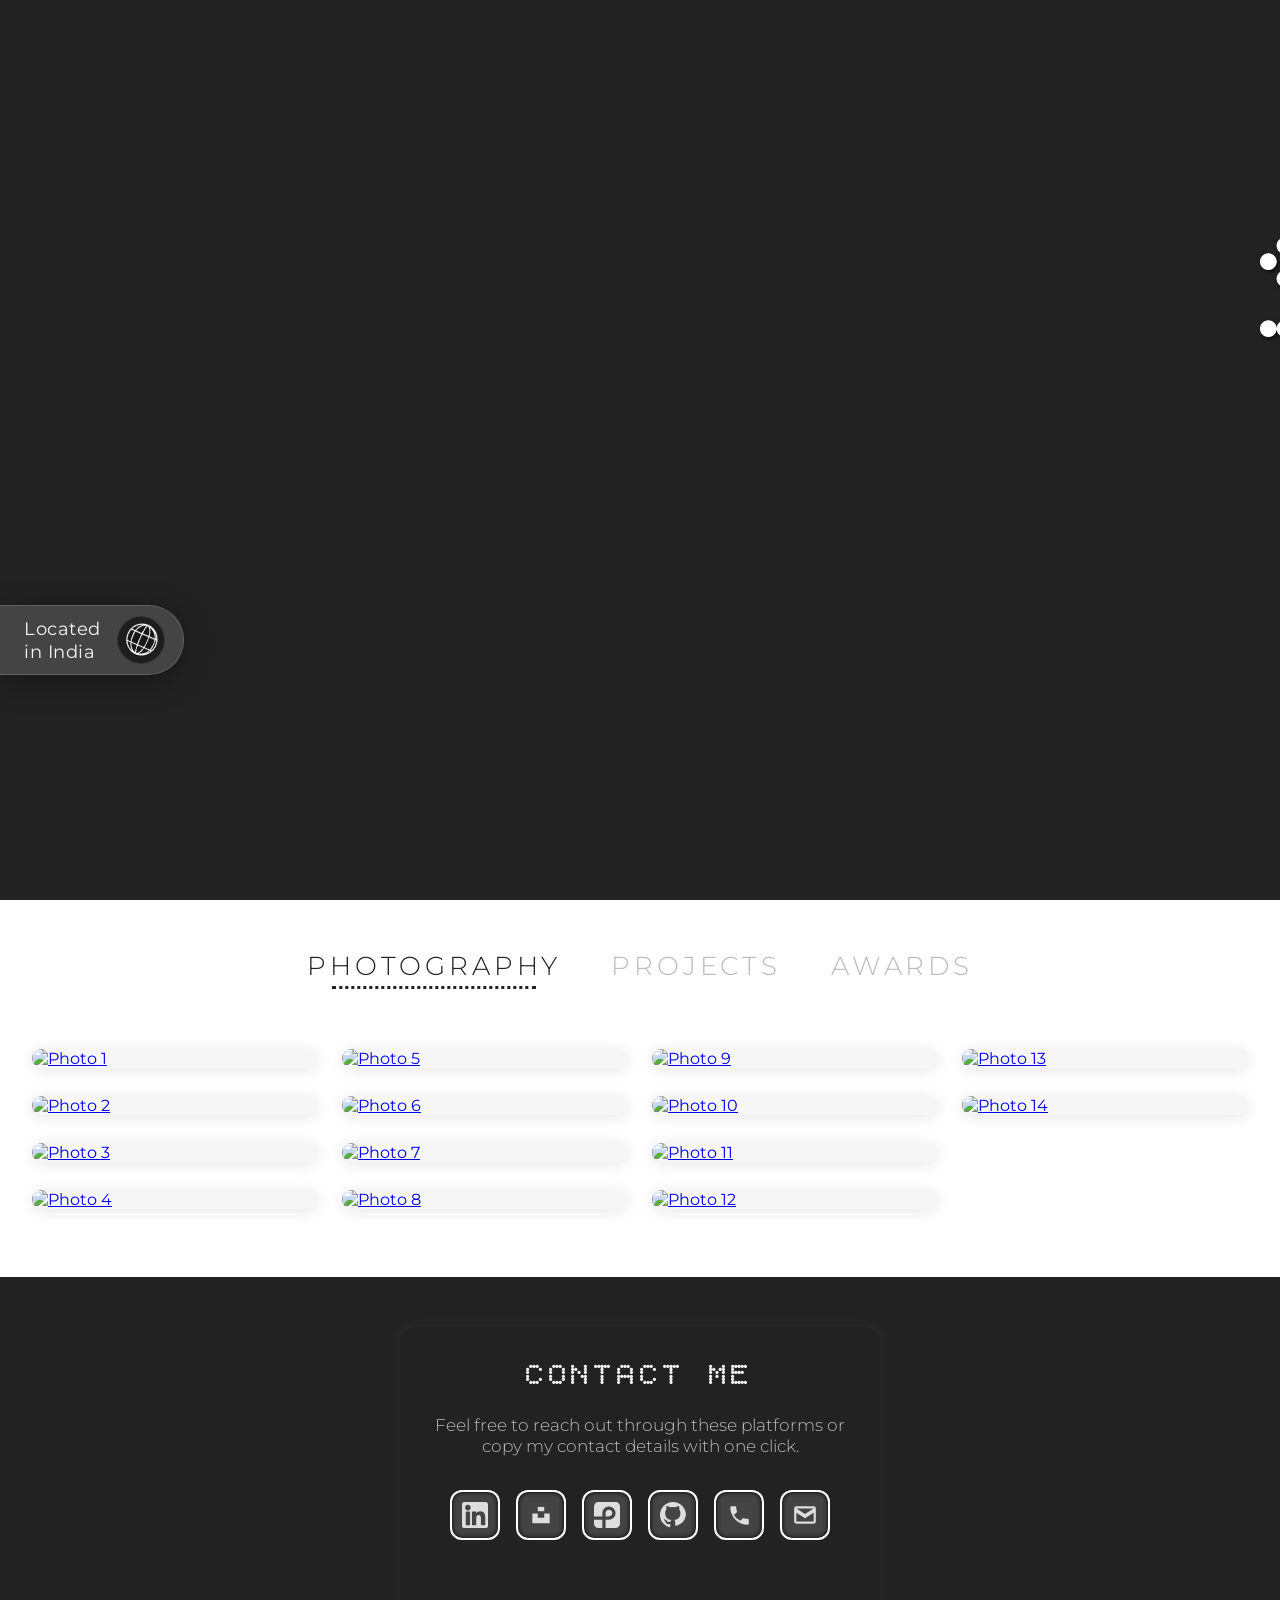
==== index.html @ 26ff3b89 "Initial commit - organized codebase with modular CSS and assets structure" ====
<!DOCTYPE html>
<html lang="en">
<head>
  <meta charset="UTF-8" />
  <meta name="viewport" content="width=device-width, initial-scale=1" />
  <meta name="description" content="Portfolio website of Samarth Agrawal - Photography and Contact" />

  <!-- Favicon -->
  <link rel="icon" href="assets/logo.svg" type="image/svg+xml">
  <link rel="icon" href="assets/logo.png" type="image/png" sizes="849x849">
  <link rel="apple-touch-icon" href="assets/logo.png" sizes="180x180">

  <title>Samarth Agrawal - Portfolio</title>

  <!-- Stylesheet (includes self-hosted fonts) -->
  <link rel="stylesheet" href="css/style.css?v=1.8" />
</head>
<body>
  <section id="hero-section">
    <div class="scrolling-text-wrapper">
      <div class="scrolling-text">
        <h1>&nbsp;&nbsp;&nbsp;&nbsp;&nbsp;&nbsp;&nbsp;&nbsp;&nbsp;&nbsp;&nbsp;&nbsp;Samarth&nbsp;Agrawal&nbsp;&nbsp;&nbsp;&nbsp;Samarth&nbsp;Agrawal&nbsp;&nbsp;&nbsp;&nbsp;Samarth&nbsp;Agrawal&nbsp;&nbsp;&nbsp;&nbsp;Samarth&nbsp;Agrawal</h1>
      </div>
    </div>
    <div id="parallax-canvas-container"></div>
    <div class="location-badge">
      <span class="location-text">Located<br>in India</span>
      <div class="location-icon-container">
        <img id="revolving-globe" src="assets/revolving_globe.gif" alt="Revolving Globe" width="48" height="48" style="width: 48px; height: 48px; object-fit: contain; display: block; margin: 0;">
      </div>
    </div>
  </section>

  <!-- Tab Navigation -->
  <section id="tab-section">
    <div class="tab-navigation">
      <h2 class="tab-item active" data-tab="photography">PHOTOGRAPHY</h2>
      <h2 class="tab-item" data-tab="projects">PROJECTS</h2>
      <h2 class="tab-item" data-tab="awards">AWARDS</h2>
    </div>
  </section>

  <!-- Photography Content -->
  <div id="main-content" class="tab-content active" data-content="photography">
    <div class="masonry">
      <!-- Dynamically generated by js/gallery.js -->
    </div>
  </div>

  <!-- Projects Content -->
  <div id="projects-content" class="tab-content" data-content="projects">
    <div class="projects-grid">

      <div class="project-card">
        <div class="project-image">
          <a href="https://genetifyrisk.com" target="_blank" style="display: block; width: 100%; height: 100%;">
            <img src="assets/photos/genetify_risk.png" alt="Genetify Risk">
          </a>
        </div>
        <div class="project-info">
          <h3>Genetify Risk</h3>
          <p>AI-powered genetic risk calculator that predicts child inheritance probability for 20+ genetic disorders. Won the CBSE National Science Exhibition 2025. Built with vanilla JavaScript, featuring multi-language support and PDF report generation.</p>
          <div class="project-tags">
            <span class="tag">HTML/CSS/JS</span>
            <span class="tag">Genetics</span>
            <span class="tag">AI</span>
          </div>
          <div class="project-links">
            <a href="https://genetifyrisk.com" target="_blank" class="project-link">Live Demo</a>
            <a href="https://github.com/Samartha2k/Genetifyrisk" target="_blank" class="project-link">GitHub</a>
          </div>
        </div>
      </div>

      <div class="project-card">
        <div class="project-image">
          <a href="https://github.com/Samartha2k/Laser-Optical-Communication" target="_blank" style="display: block; width: 100%; height: 100%;">
            <img src="assets/photos/opt_com.png" alt="Laser Optical Communication">
          </a>
        </div>
        <div class="project-info">
          <h3>Laser Optical Communication</h3>
          <p>Arduino-based wireless text transmission system using a laser and LDR. Uses a custom pulse-duration encoding protocol to transmit characters, which are decoded and displayed on an I2C LCD. Entered in national exhibition.</p>
          <div class="project-tags">
            <span class="tag">Arduino</span>
            <span class="tag">C++</span>
            <span class="tag">Hardware</span>
          </div>
          <div class="project-links">
            <a href="https://github.com/Samartha2k/Laser-Optical-Communication" target="_blank" class="project-link">GitHub</a>
          </div>
        </div>
      </div>

      <div class="project-card">
        <div class="project-image" style="background:#111; display:flex; align-items:center; justify-content:center;">
          <svg width="60" height="60" viewBox="0 0 24 24" fill="#555" xmlns="http://www.w3.org/2000/svg"><path d="M9.75 17L9 20l-1 1h8l-1-1-.75-3M3 13h18M5 17h14a2 2 0 002-2V5a2 2 0 00-2-2H5a2 2 0 00-2 2v10a2 2 0 002 2z"/></svg>
        </div>
        <div class="project-info">
          <h3>Raspberry Pi Edge AI Lab</h3>
          <p>Running Ollama on a Raspberry Pi 4 (4GB) with models like gemma3:1b and qwen2.5:1.5b. Flask/MJPEG camera streaming, OpenCV vision tasks, and Google Coral USB Accelerator experiments.</p>
          <div class="project-tags">
            <span class="tag">Raspberry Pi</span>
            <span class="tag">Ollama</span>
            <span class="tag">Python</span>
            <span class="tag">Edge AI</span>
          </div>
          <div class="project-links">
            <a href="https://github.com/Samartha2k" target="_blank" class="project-link">GitHub</a>
          </div>
        </div>
      </div>

    </div>
  </div>

  <!-- Awards Content -->
  <div id="awards-content" class="tab-content" data-content="awards">
    <div class="awards-grid">

      <div class="award-card">
        <span class="award-year">2024</span>
        <h3 class="award-title">CBSE National Science Exhibition — Winner</h3>
        <p class="award-org">Central Board of Secondary Education, India</p>
        <p class="award-desc">Won the national-level exhibition with <em>Genetify Risk</em>, a web-based genetic risk calculator that computes a child's probability of inheriting traits from parents.</p>
        <span class="award-badge">🏆 National Winner</span>
      </div>

      <div class="award-card">
        <span class="award-year">2026</span>
        <h3 class="award-title">SNU Robotics Summer Camp — Selected</h3>
        <p class="award-org">Shiv Nadar University × Milagrow HumanTech</p>
        <p class="award-desc">Competitively selected for the Robotics Summer Camp 2026 (June 1–6) focused on advanced robotics and human-machine interaction.</p>
        <span class="award-badge">Accepted</span>
      </div>

      <div class="award-card">
        <span class="award-year">2026</span>
        <h3 class="award-title">AP Computer Science A</h3>
        <p class="award-org">College Board</p>
        <p class="award-desc">Sitting the AP CS A exam as a Class 10 student — covering Java OOP, data structures, algorithms, and program design at college level.</p>
        <span class="award-badge">In Progress</span>
      </div>

    </div>
  </div>

  <section id="contact-me-section" aria-label="Contact Me Section">
    <h2>CONTACT ME</h2>
    <p>Feel free to reach out through these platforms or copy my contact details with one click.</p>
    <div class="btn-container">
      <a class="button" href="https://www.linkedin.com/in/samarth-agrawal-076681259/" target="_blank" aria-label="LinkedIn">
        <svg height="24" width="24" viewBox="0 0 382 382" fill="currentColor" xmlns="http://www.w3.org/2000/svg" aria-hidden="true">
          <path d="M347.445,0H34.555C15.471,0,0,15.471,0,34.555v312.889C0,366.529,15.471,382,34.555,382h312.889
          C366.529,382,382,366.529,382,347.444V34.555C382,15.471,366.529,0,347.445,0z M118.207,329.844c0,5.554-4.502,10.056-10.056,10.056
          H65.345c-5.554,0-10.056-4.502-10.056-10.056V150.403c0-5.554,4.502-10.056,10.056-10.056h42.806
          c5.554,0,10.056,4.502,10.056,10.056V329.844z M86.748,123.432c-22.459,0-40.666-18.207-40.666-40.666S64.289,42.1,86.748,42.1
          s40.666,18.207,40.666,40.666S109.208,123.432,86.748,123.432z M341.91,330.654c0,5.106-4.14,9.246-9.246,9.246H286.73
          c-5.106,0-9.246-4.14-9.246-9.246v-84.168c0-12.556,3.683-55.021-32.813-55.021c-28.309,0-34.051,29.066-35.204,42.11v97.079
          c0,5.106-4.139,9.246-9.246,9.246h-44.426c-5.106,0-9.246-4.14-9.246-9.246V149.593c0-5.106,4.14-9.246,9.246-9.246h44.426
          c5.106,0,9.246,4.14,9.246,9.246v15.655c10.497-15.753,26.097-27.912,59.312-27.912c73.552,0,73.131,68.716,73.131,106.472
          L341.91,330.654L341.91,330.654z"/>
        </svg>
      </a>
      <a class="button" href="https://unsplash.com/@samarth_a2k" target="_blank" aria-label="Unsplash">
        <svg width="24" height="24" viewBox="0 0 24 24" fill="none" xmlns="http://www.w3.org/2000/svg" aria-hidden="true">
          <path d="M15 4.5H9V8.5H15V4.5Z" fill="currentColor"/>
          <path d="M4 10.5H9V14.5H15V10.5H20V19.5H4V10.5Z" fill="currentColor"/>
        </svg>
      </a>
      <a class="button" href="https://www.pexels.com/@samarth-agrawal-2155169991/" target="_blank" aria-label="Pexels">
        <svg viewBox="0 0 192 192" xmlns="http://www.w3.org/2000/svg" aria-hidden="true" fill="currentColor">
          <defs>
            <clipPath clipPathUnits="userSpaceOnUse" id="cp1">
              <path d="m0 32c0-17.67 14.33-32 32-32h128c17.67 0 32 14.33 32 32v128c0 17.67-14.33 32-32 32h-128c-17.67 0-32-14.33-32-32z"/>
            </clipPath>
          </defs>
          <g clip-path="url(#cp1)">
            <path fill-rule="evenodd" d="m0 0h192v192h-192v-61.63h61.54v61.53h24v-61.53h24.76c26.98 0 48.77-21.89 48.77-48.77h0.1c0-26.98-21.89-48.77-48.77-48.77-26.88 0-48.77 21.89-48.77 48.77v24.77h-61.63zm110.4 106.37h-24.77v-24.77c0-13.63 11.14-24.77 24.77-24.77 13.63 0 24.77 11.14 24.77 24.77 0 13.63-11.14 24.77-24.77 24.77z"/>
          </g>
        </svg>
      </a>
      <a class="button" href="https://github.com/Samartha2k" target="_blank" aria-label="GitHub">
        <svg width="24" height="24" viewBox="0 0 20 20" version="1.1" xmlns="http://www.w3.org/2000/svg" aria-hidden="true" fill="currentColor">
          <path d="M10 0C4.5 0 0 4.5 0 10c0 4.4 3 8.1 7.2 9.4.5.1.7-.2.7-.5v-1.9c-2.9.6-3.5-1.4-3.5-1.4-.5-1.3-1.1-1.6-1.1-1.6-.9-.7.1-.7.1-.7 1 .1 1.6 1 1.6 1 .9 1.6 2.4 1.1 3 .8.1-.6.4-1.1.7-1.3-2.3-.2-4.7-1.2-4.7-5.3 0-1.2.4-2.3 1-3.2 0-.2-.4-1 .1-2.2 0 0 .8-.3 2.5 1a8.5 8.5 0 0 1 4.5 0c1.7-1.3 2.5-1 2.5-1 .5 1.2.2 2 .1 2.2.6.9 1 2 1 3.2 0 4.1-2.4 5.1-4.7 5.3.4.3.7.8.7 1.6v2.3c0 .3.2.6.8.5A10 10 0 0 0 20 10c0-5.5-4.5-10-10-10z"/>
        </svg>
      </a>
      <button class="button" aria-label="Phone Number" type="button" id="phone-btn">
        <svg viewBox="0 0 24 24" aria-hidden="true"><path d="M6.62 10.79a15.05 15.05 0 006.59 6.59l2.2-2.19a1 1 0 011.06-.27 11.36 11.36 0 003.55.57 1 1 0 011 1V20a1 1 0 01-1 1A16 16 0 014 5a1 1 0 011-1h3.5a1 1 0 011 1 11.36 11.36 0 00.57 3.55 1 1 0 01-.27 1.06l-2.18 2.18z"/></svg>
        <span class="tooltip-text">+91 9998849046</span>
        <span class="copied-message">Copied!</span>
      </button>
      <button class="button" aria-label="Email Address" type="button" id="email-btn">
        <svg viewBox="0 0 24 24" aria-hidden="true"><path d="M20 4H4a2 2 0 00-2 2v12a2 2 0 002 2h16a2 2 0 002-2V6a2 2 0 00-2-2zm0 2l-8 5-8-5h16zm0 12H4v-8l8 5 8-5v8z"/></svg>
        <span class="tooltip-text">i@samarth-agrawal.com</span>
        <span class="copied-message">Copied!</span>
      </button>
    </div>
  </section>

  <!-- JavaScript -->
  <script src="https://cdnjs.cloudflare.com/ajax/libs/three.js/r128/three.min.js"></script>
  <script src="js/gallery-config.js?v=1.1"></script>
  <script src="js/gallery.js?v=1.1"></script>
  <script src="js/fallback-images.js?v=1.1"></script>
  <script src="js/depth-parallax.js?v=1.1"></script>
  <script src="js/fluid-physics.js?v=1.1"></script>
  <script src="js/app.js?v=1.1"></script>
  <script src="js/ascii-hover.js?v=1.3"></script>
</body>
</html>
---- css/style.css ----
/* ==========================================================================
   Main Stylesheet - Portfolio Samarth Agrawal
   Acts as a hub importing modular stylesheet components.
   ========================================================================== */

@import 'variables.css';
@import 'base.css';
@import 'hero.css';
@import 'navigation.css';
@import 'gallery.css';
@import 'projects.css';
@import 'awards.css';
@import 'contact.css';
@import 'location.css';
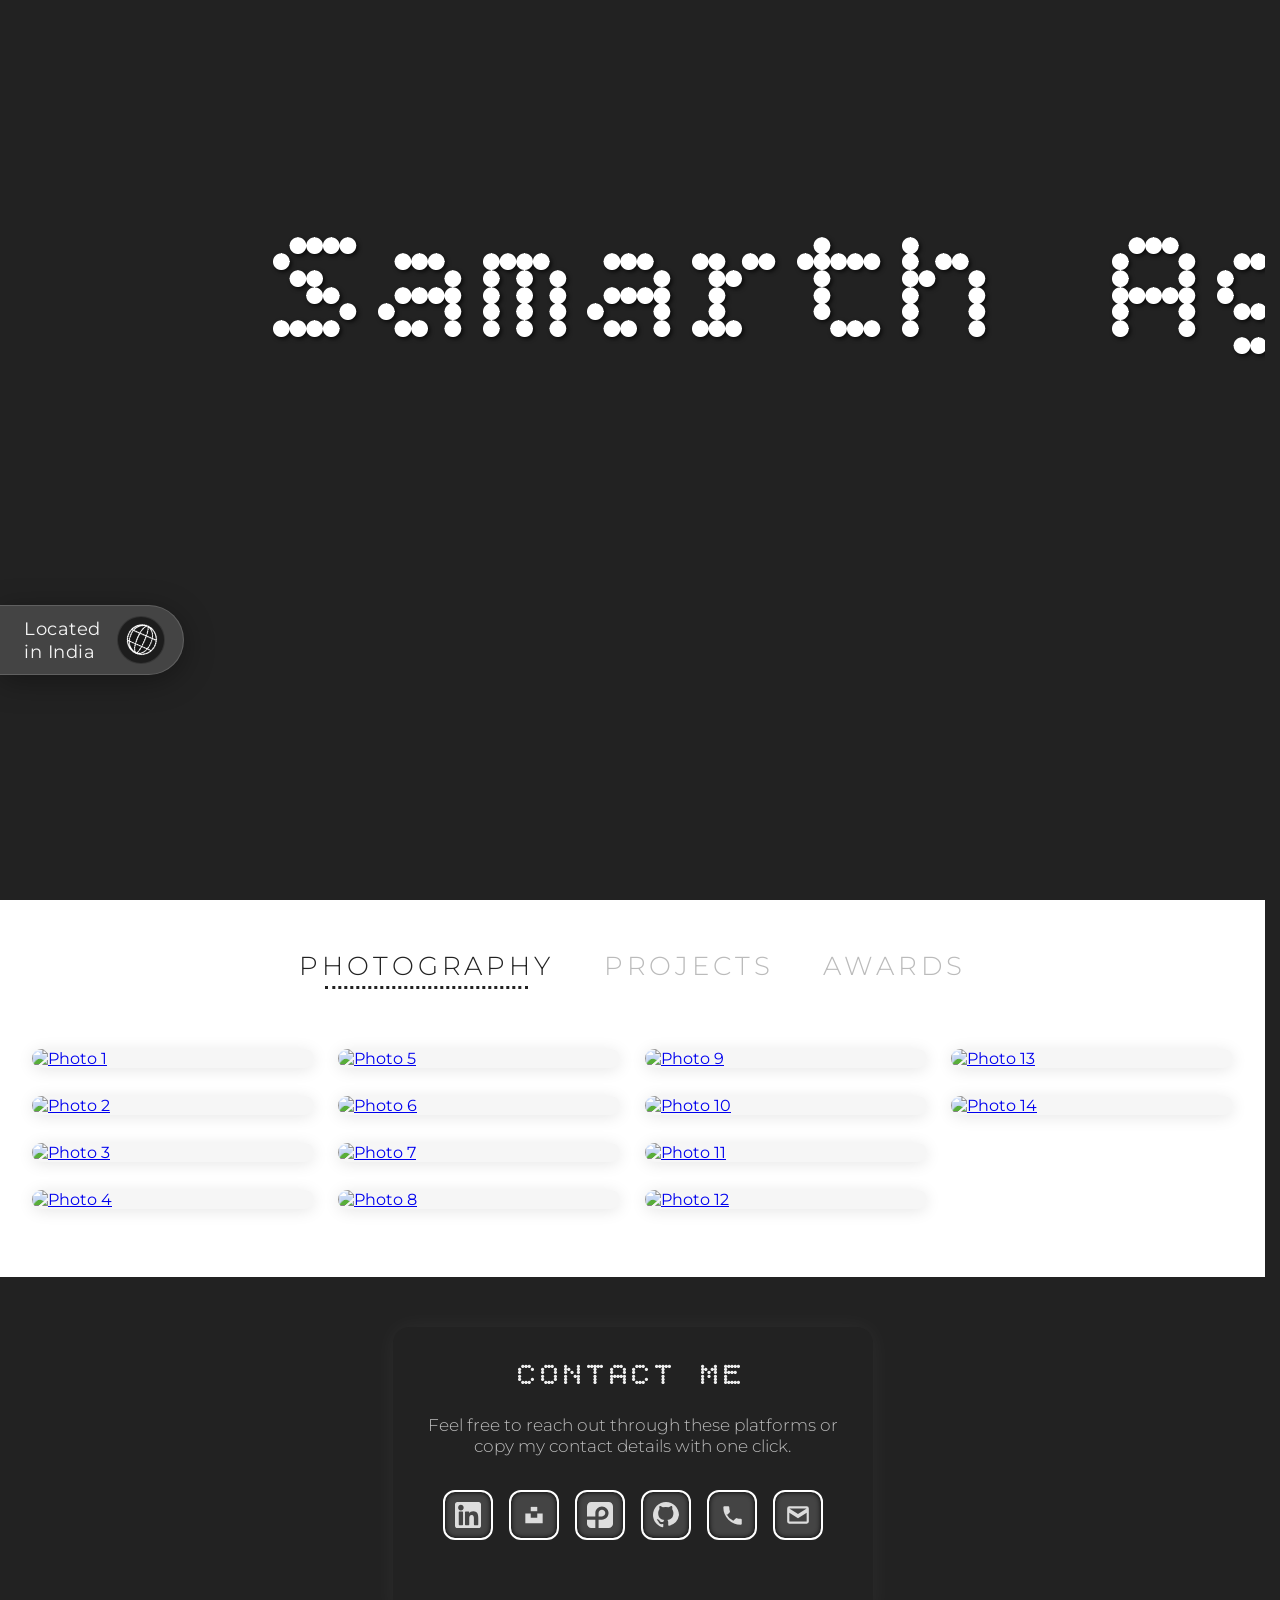
==== commit 30b1fae1: "feat: integrate unified scramble loading screen and mobile/tablet scroll locks" ====
--- a/index.html
+++ b/index.html
@@ -16,10 +16,14 @@
   <link rel="stylesheet" href="css/style.css?v=1.8" />
 </head>
 <body>
-  <section id="hero-section">
+  <!-- Loading Screen -->
+  <div id="loading-screen"></div>
+
+  <div id="app-wrapper">
+    <section id="hero-section">
     <div class="scrolling-text-wrapper">
       <div class="scrolling-text">
-        <h1>&nbsp;&nbsp;&nbsp;&nbsp;&nbsp;&nbsp;&nbsp;&nbsp;&nbsp;&nbsp;&nbsp;&nbsp;Samarth&nbsp;Agrawal&nbsp;&nbsp;&nbsp;&nbsp;Samarth&nbsp;Agrawal&nbsp;&nbsp;&nbsp;&nbsp;Samarth&nbsp;Agrawal&nbsp;&nbsp;&nbsp;&nbsp;Samarth&nbsp;Agrawal</h1>
+        <h1><span class="first-word" data-value="Samarth">_?#=*!^</span><span class="remaining-text">&nbsp;Agrawal&nbsp;&nbsp;&nbsp;&nbsp;Samarth&nbsp;Agrawal&nbsp;&nbsp;&nbsp;&nbsp;Samarth&nbsp;Agrawal&nbsp;&nbsp;&nbsp;&nbsp;Samarth&nbsp;Agrawal</span></h1>
       </div>
     </div>
     <div id="parallax-canvas-container"></div>
@@ -197,6 +201,7 @@
       </button>
     </div>
   </section>
+  </div>
 
   <!-- JavaScript -->
   <script src="https://cdnjs.cloudflare.com/ajax/libs/three.js/r128/three.min.js"></script>
@@ -207,5 +212,6 @@
   <script src="js/fluid-physics.js?v=1.1"></script>
   <script src="js/app.js?v=1.1"></script>
   <script src="js/ascii-hover.js?v=1.3"></script>
+  <script src="js/text-scramble.js?v=1.1"></script>
 </body>
 </html>
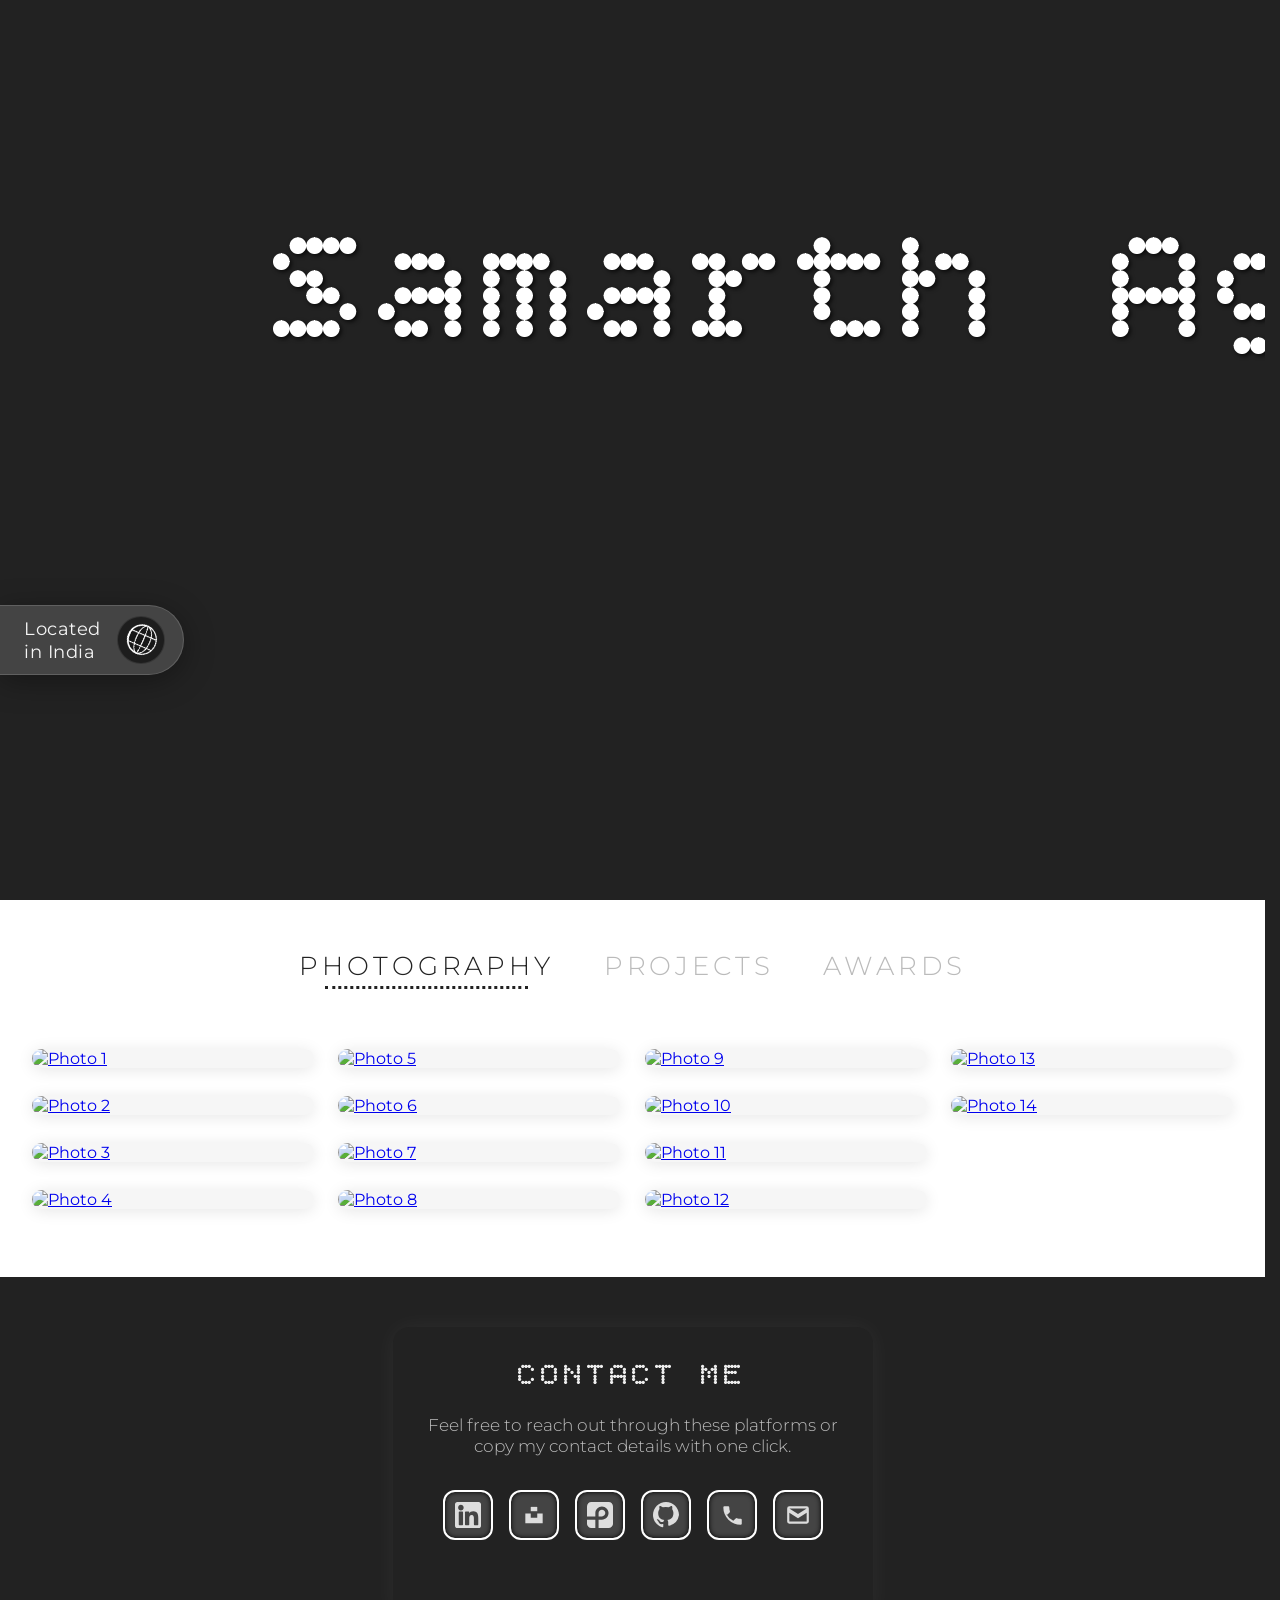
==== commit 46f78719: "feat: remove raspberry pi lab project and disable pixel conversion during loading" ====
--- a/index.html
+++ b/index.html
@@ -92,25 +92,6 @@
           </div>
           <div class="project-links">
             <a href="https://github.com/Samartha2k/Laser-Optical-Communication" target="_blank" class="project-link">GitHub</a>
-          </div>
-        </div>
-      </div>
-
-      <div class="project-card">
-        <div class="project-image" style="background:#111; display:flex; align-items:center; justify-content:center;">
-          <svg width="60" height="60" viewBox="0 0 24 24" fill="#555" xmlns="http://www.w3.org/2000/svg"><path d="M9.75 17L9 20l-1 1h8l-1-1-.75-3M3 13h18M5 17h14a2 2 0 002-2V5a2 2 0 00-2-2H5a2 2 0 00-2 2v10a2 2 0 002 2z"/></svg>
-        </div>
-        <div class="project-info">
-          <h3>Raspberry Pi Edge AI Lab</h3>
-          <p>Running Ollama on a Raspberry Pi 4 (4GB) with models like gemma3:1b and qwen2.5:1.5b. Flask/MJPEG camera streaming, OpenCV vision tasks, and Google Coral USB Accelerator experiments.</p>
-          <div class="project-tags">
-            <span class="tag">Raspberry Pi</span>
-            <span class="tag">Ollama</span>
-            <span class="tag">Python</span>
-            <span class="tag">Edge AI</span>
-          </div>
-          <div class="project-links">
-            <a href="https://github.com/Samartha2k" target="_blank" class="project-link">GitHub</a>
           </div>
         </div>
       </div>
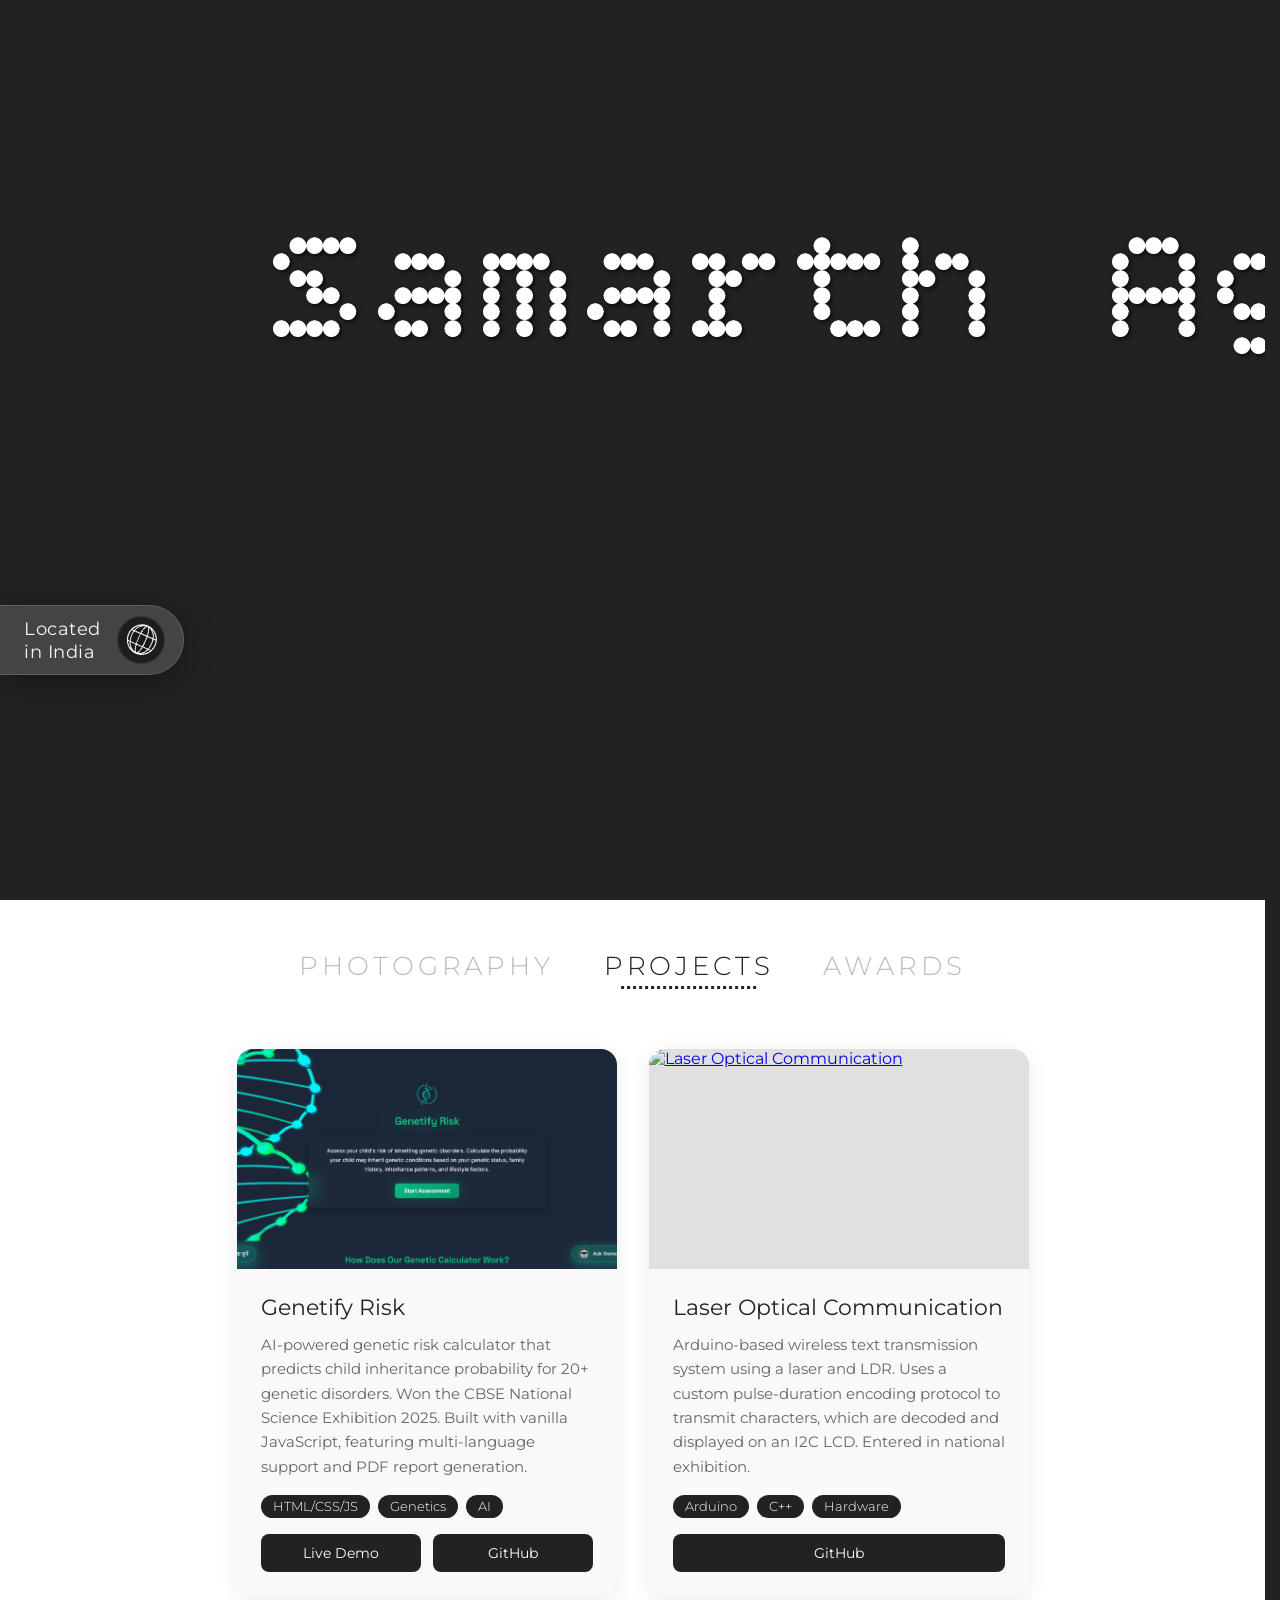
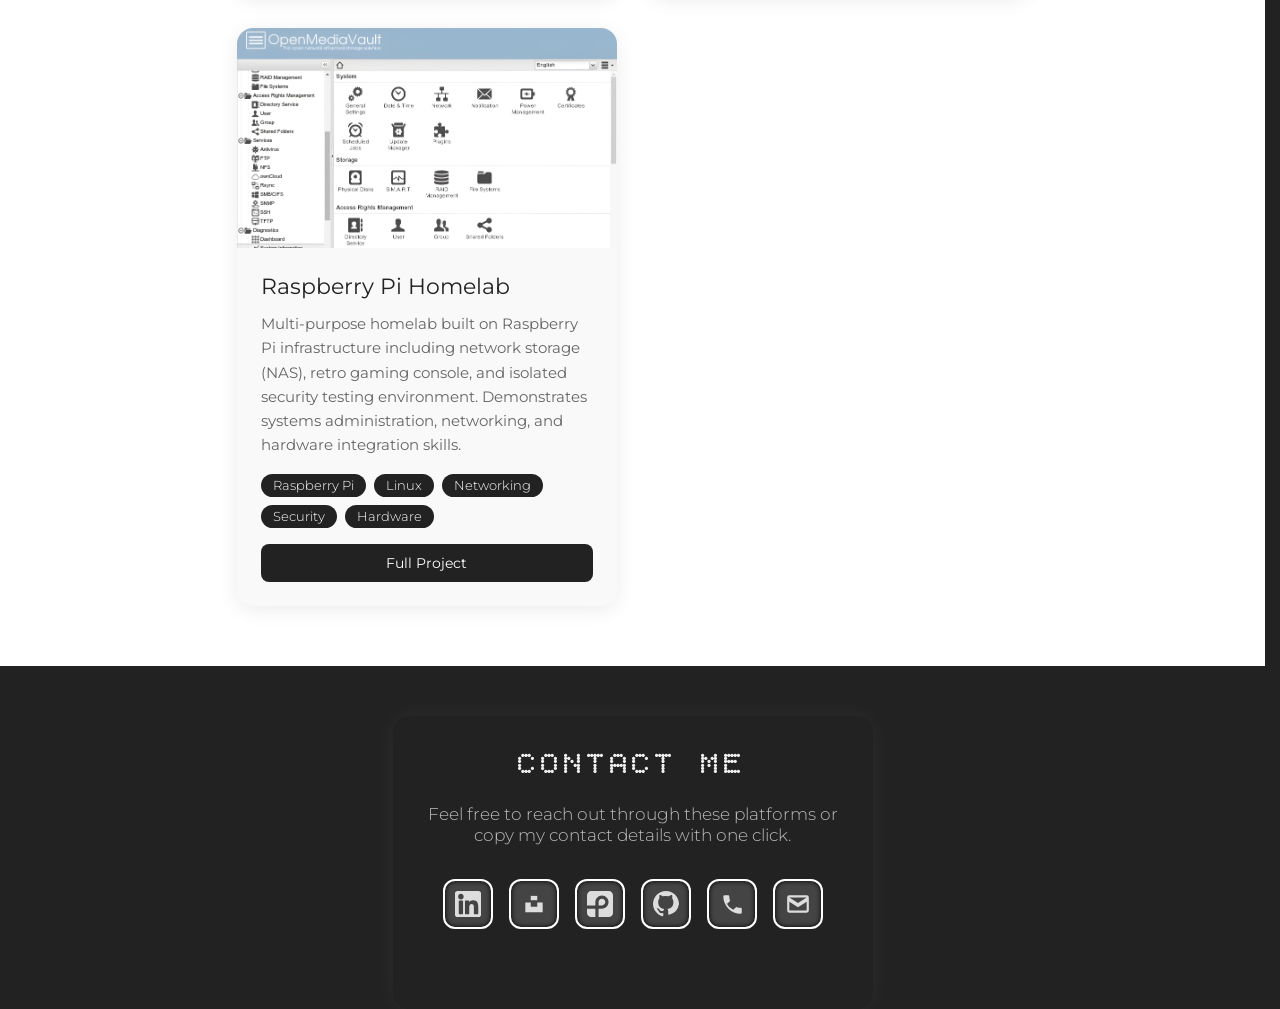
==== commit 0b752c12: "feat: restore Raspberry Pi Homelab project card with CSS image carousel and create monochrome light-" ====
--- a/index.html
+++ b/index.html
@@ -92,6 +92,32 @@
           </div>
           <div class="project-links">
             <a href="https://github.com/Samartha2k/Laser-Optical-Communication" target="_blank" class="project-link">GitHub</a>
+          </div>
+        </div>
+      </div>
+      <div class="project-card">
+        <div class="project-image carousel-container">
+          <a href="homelab.html" style="display: block; width: 100%; height: 100%;">
+            <div class="carousel-track">
+              <img src="assets/photos/NAS.jpg" alt="NAS Server Setup">
+              <img src="assets/photos/retro_pi.png" alt="RetroPie Gaming Setup">
+              <img src="assets/photos/kali_linux.png" alt="Security Testing Lab">
+              <img src="assets/photos/NAS.jpg" alt="NAS Server Setup (Loop)">
+            </div>
+          </a>
+        </div>
+        <div class="project-info">
+          <h3>Raspberry Pi Homelab</h3>
+          <p>Multi-purpose homelab built on Raspberry Pi infrastructure including network storage (NAS), retro gaming console, and isolated security testing environment. Demonstrates systems administration, networking, and hardware integration skills.</p>
+          <div class="project-tags">
+            <span class="tag">Raspberry Pi</span>
+            <span class="tag">Linux</span>
+            <span class="tag">Networking</span>
+            <span class="tag">Security</span>
+            <span class="tag">Hardware</span>
+          </div>
+          <div class="project-links">
+            <a href="homelab.html" class="project-link">Full Project</a>
           </div>
         </div>
       </div>
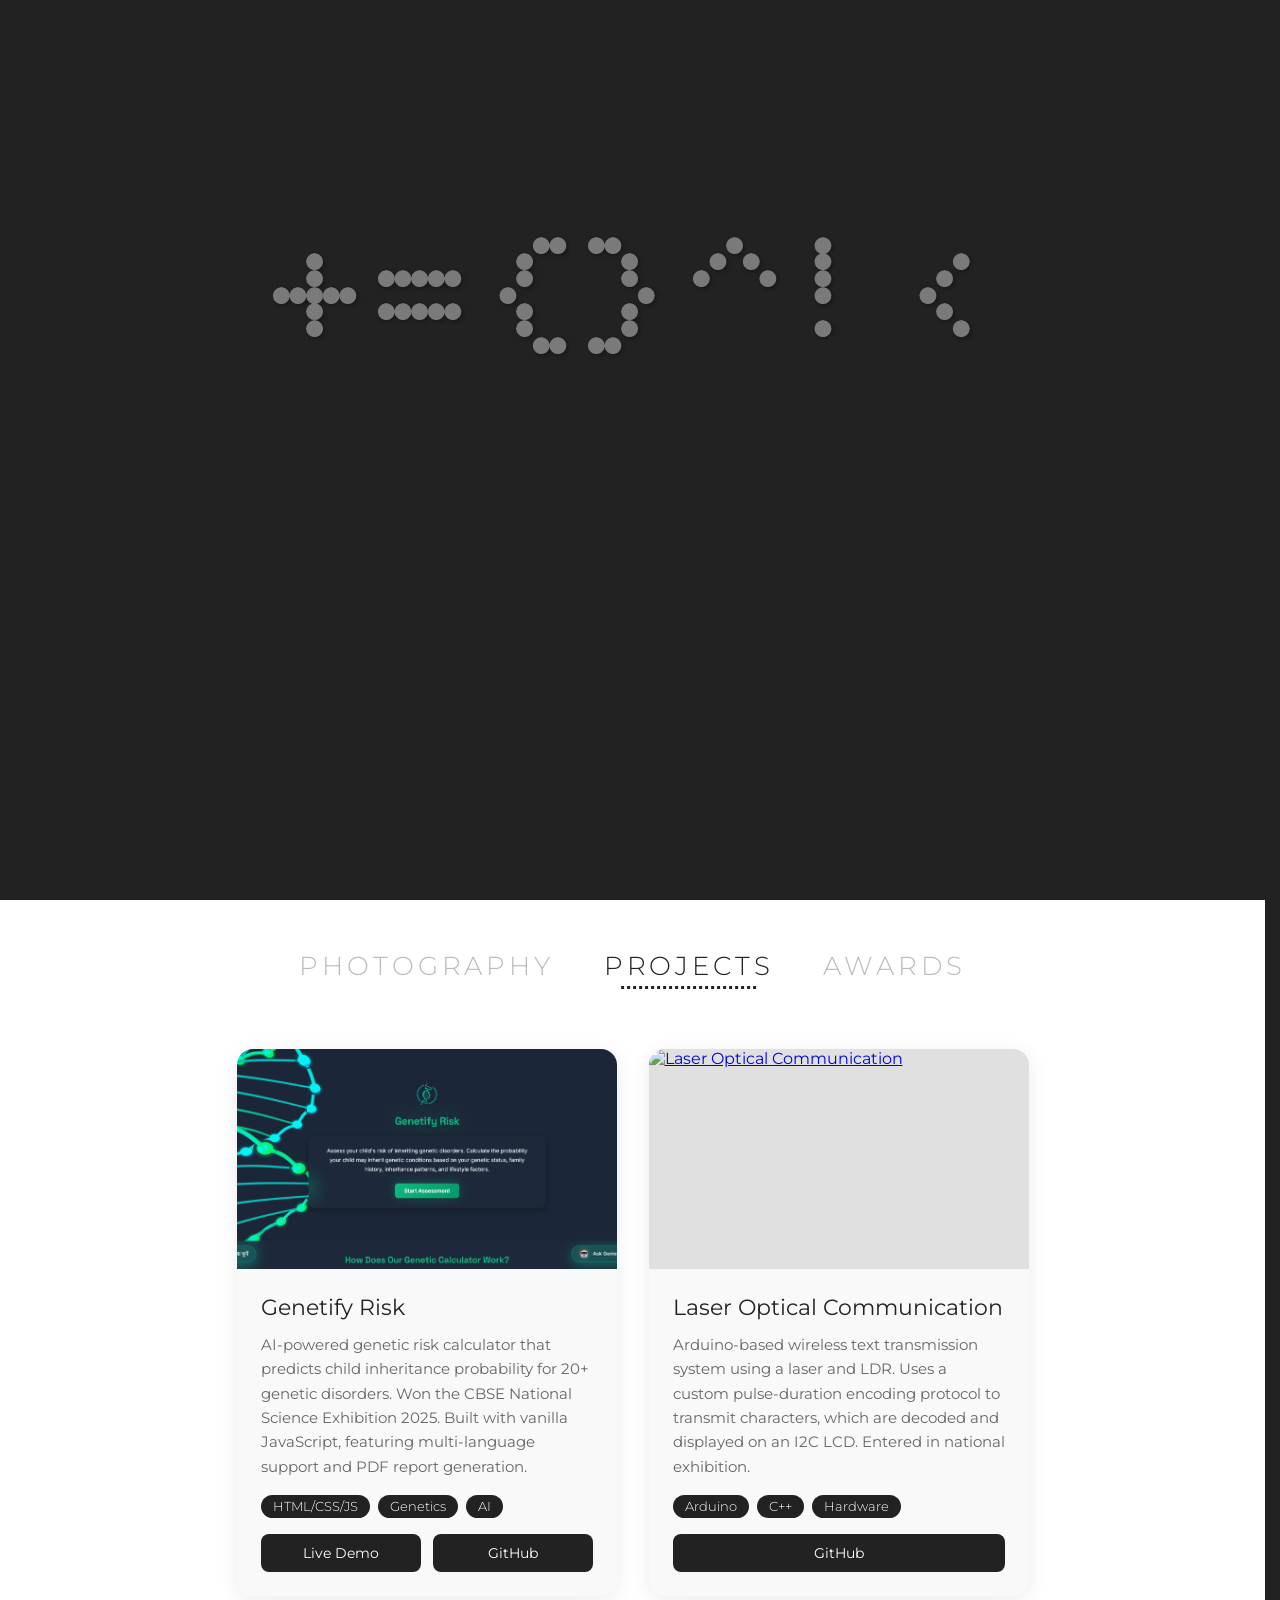
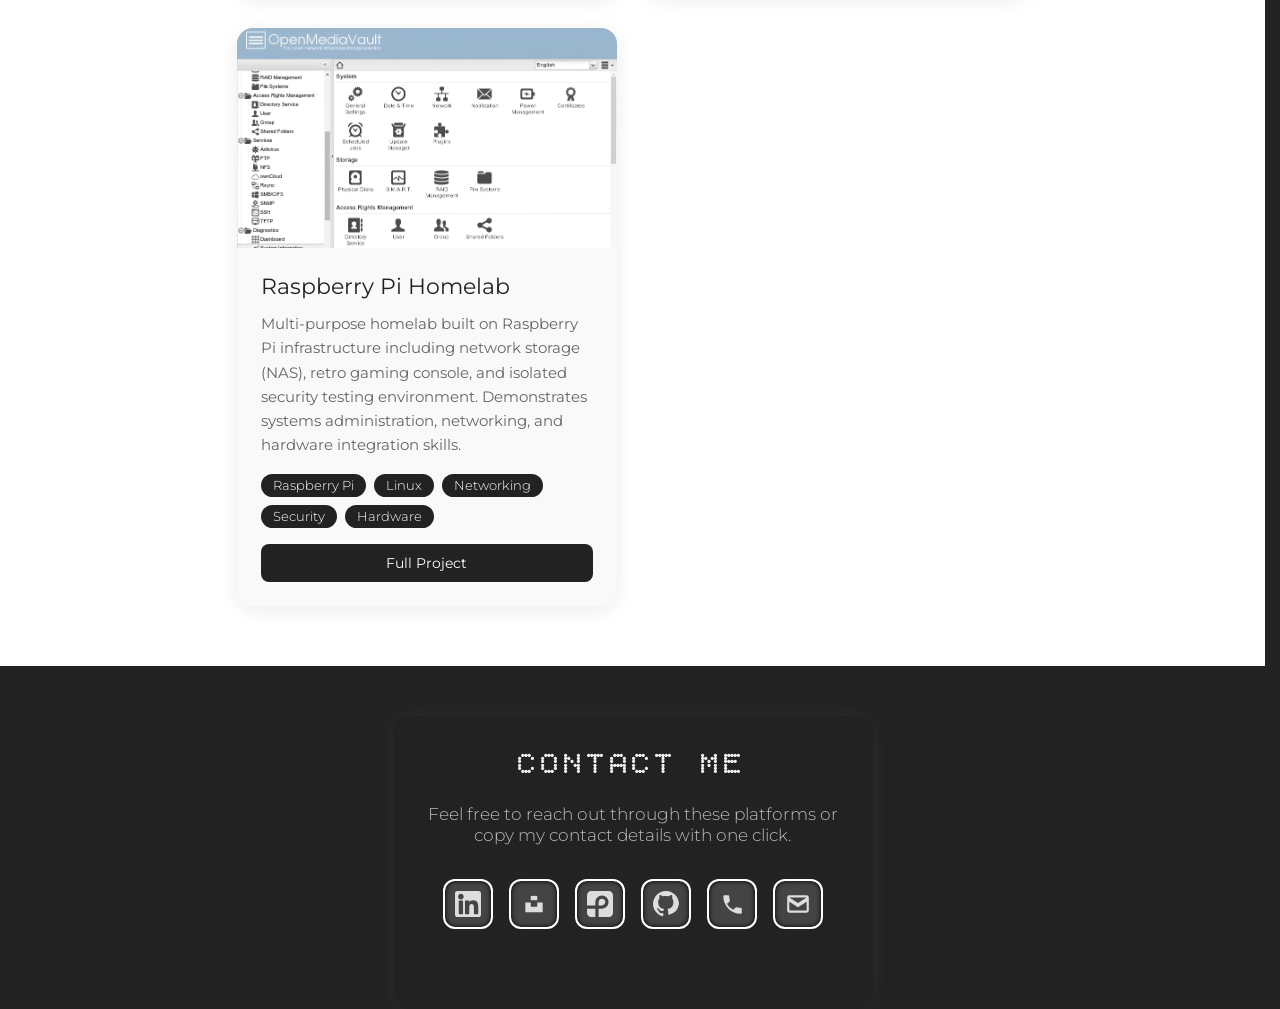
==== commit 0a7841e0: "fix: prevent carousel image overflow into adjacent slides during hover scaling" ====
--- a/index.html
+++ b/index.html
@@ -99,10 +99,18 @@
         <div class="project-image carousel-container">
           <a href="homelab.html" style="display: block; width: 100%; height: 100%;">
             <div class="carousel-track">
-              <img src="assets/photos/NAS.jpg" alt="NAS Server Setup">
-              <img src="assets/photos/retro_pi.png" alt="RetroPie Gaming Setup">
-              <img src="assets/photos/kali_linux.png" alt="Security Testing Lab">
-              <img src="assets/photos/NAS.jpg" alt="NAS Server Setup (Loop)">
+              <div class="carousel-slide">
+                <img src="assets/photos/NAS.jpg" alt="NAS Server Setup">
+              </div>
+              <div class="carousel-slide">
+                <img src="assets/photos/retro_pi.png" alt="RetroPie Gaming Setup">
+              </div>
+              <div class="carousel-slide">
+                <img src="assets/photos/kali_linux.png" alt="Security Testing Lab">
+              </div>
+              <div class="carousel-slide">
+                <img src="assets/photos/NAS.jpg" alt="NAS Server Setup (Loop)">
+              </div>
             </div>
           </a>
         </div>
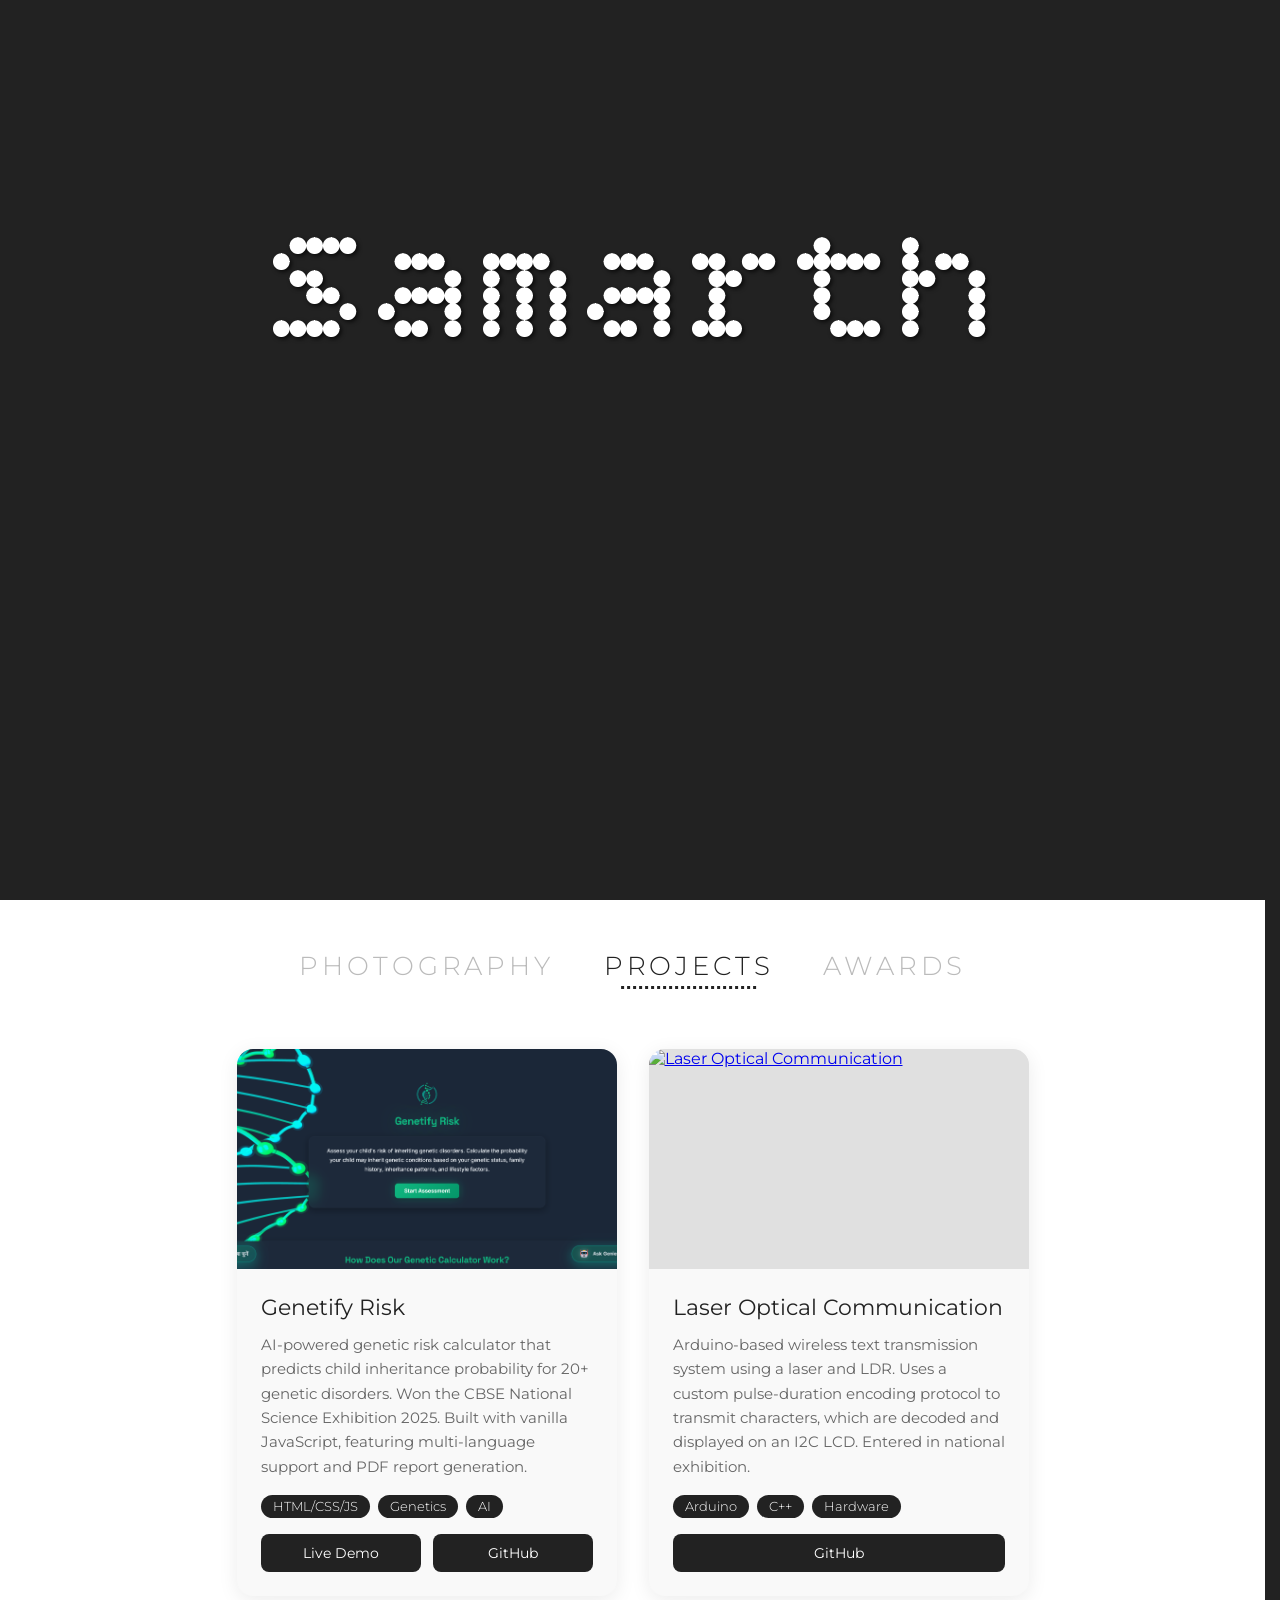
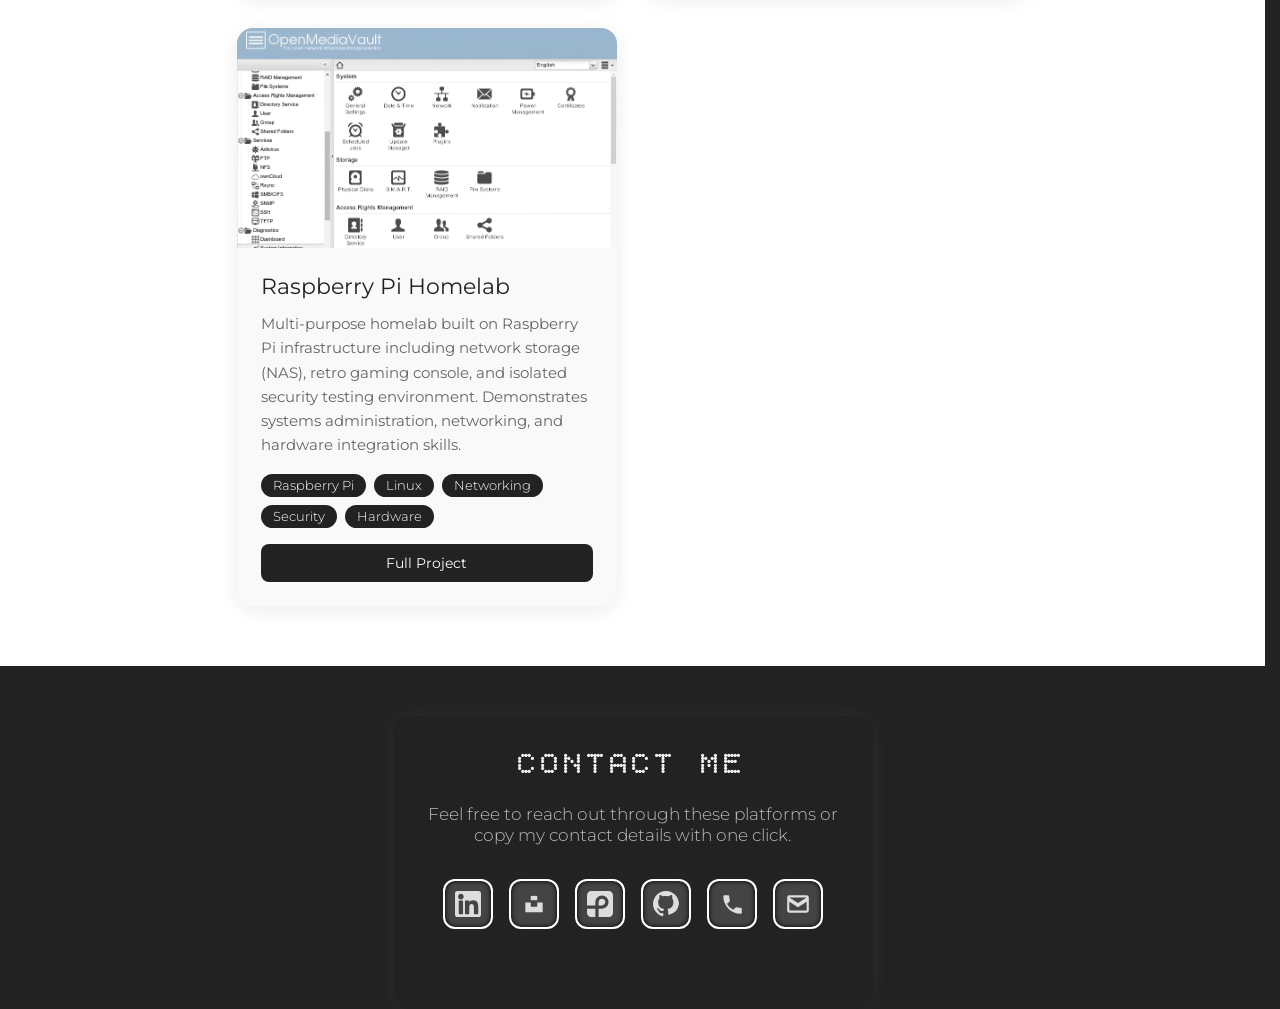
==== commit ba6beeae: "perf: defer CPU-heavy Three.js WebGL canvas initialization until loading screen finishes fading out " ====
--- a/index.html
+++ b/index.html
@@ -11,6 +11,10 @@
   <link rel="apple-touch-icon" href="assets/logo.png" sizes="180x180">
 
   <title>Samarth Agrawal - Portfolio</title>
+
+  <!-- Preloads for smooth WebGL transition -->
+  <link rel="preload" href="assets/portrait.png" as="image">
+  <link rel="preload" href="assets/depth_map.png" as="image">
 
   <!-- Stylesheet (includes self-hosted fonts) -->
   <link rel="stylesheet" href="css/style.css?v=1.8" />
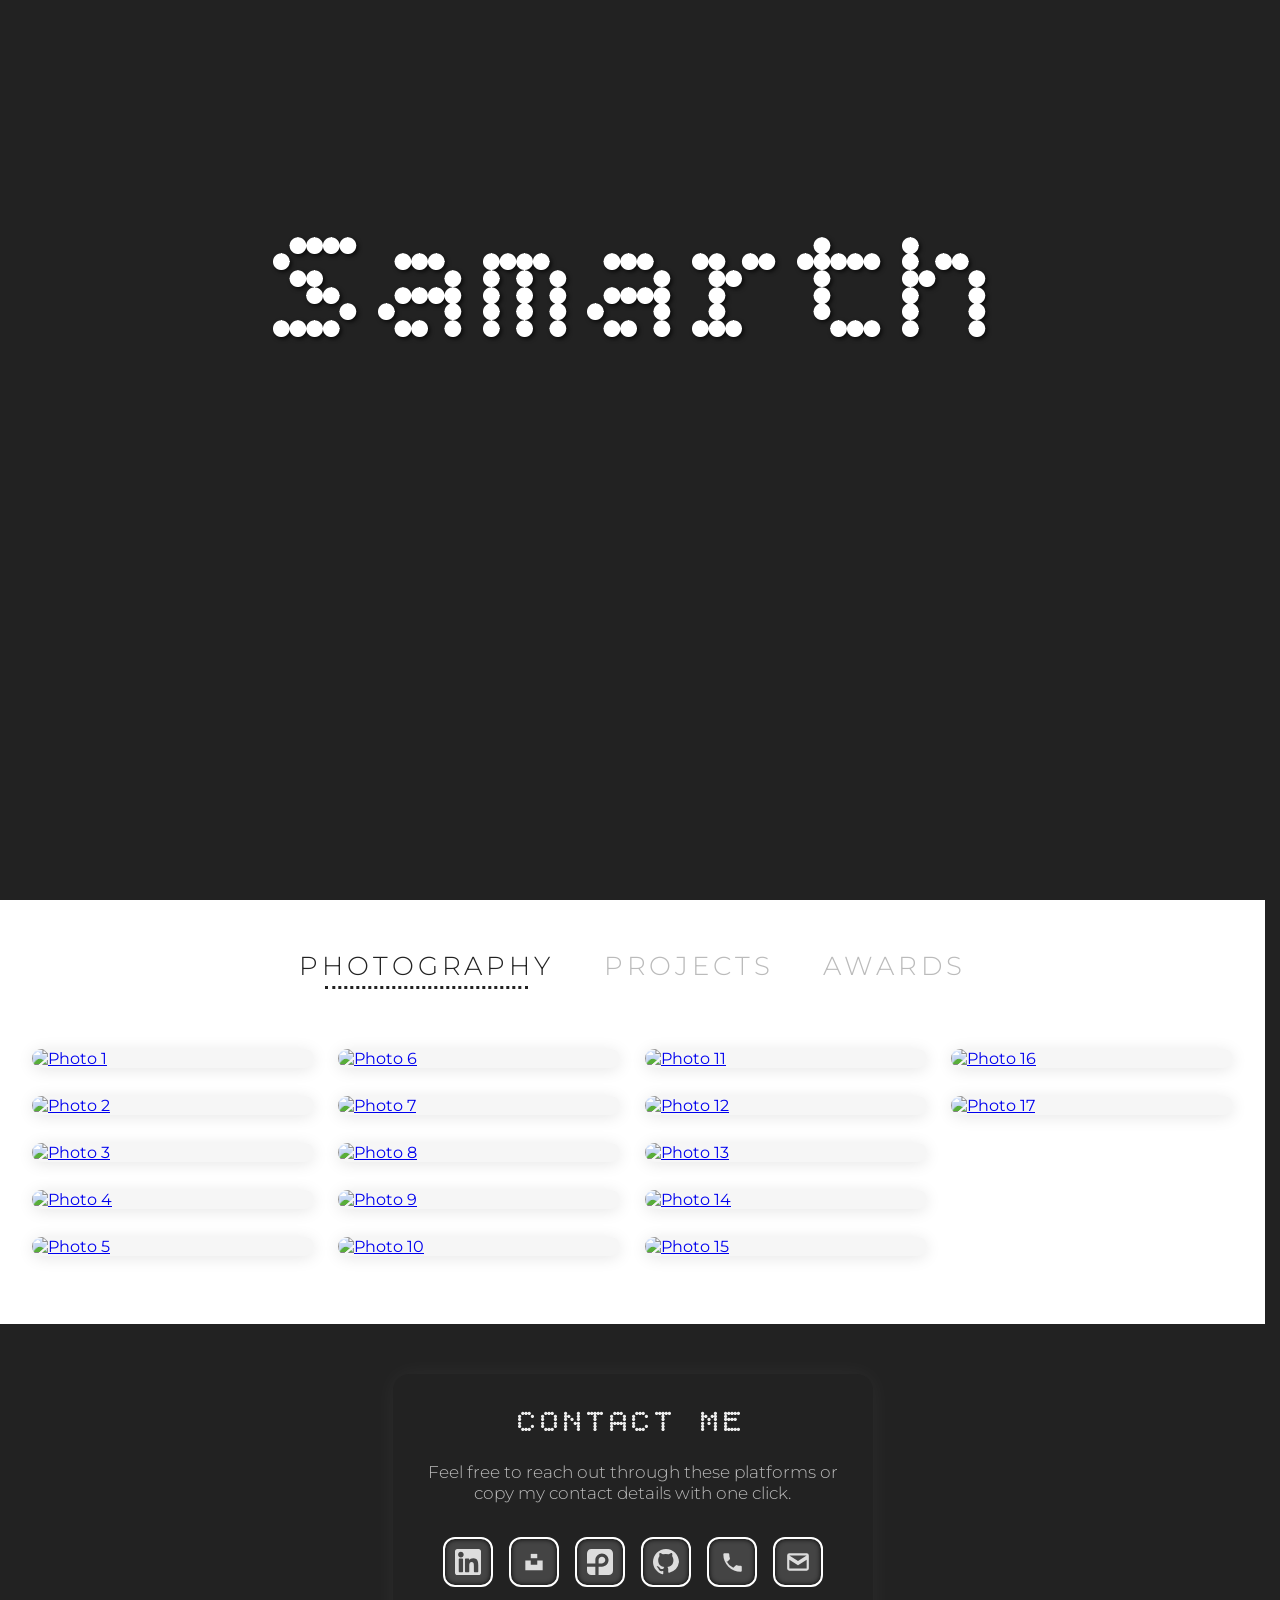
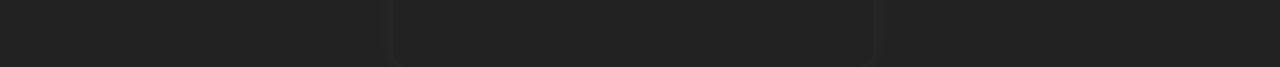
==== commit 0d571b75: "content: update awards section details, years, and grid styling" ====
--- a/index.html
+++ b/index.html
@@ -142,27 +142,51 @@
     <div class="awards-grid">
 
       <div class="award-card">
-        <span class="award-year">2024</span>
+        <span class="award-year">2026</span>
         <h3 class="award-title">CBSE National Science Exhibition — Winner</h3>
         <p class="award-org">Central Board of Secondary Education, India</p>
-        <p class="award-desc">Won the national-level exhibition with <em>Genetify Risk</em>, a web-based genetic risk calculator that computes a child's probability of inheriting traits from parents.</p>
+        <p class="award-desc">Awarded first place at the national-level Central Board of Secondary Education (CBSE) Science Exhibition for designing and developing <em>Genetify Risk</em>. This web-based genetic risk calculator leverages complex probability algorithms to analyze parental genetic profiles and accurately compute a child's likelihood of inheriting specific genetic traits and conditions.</p>
         <span class="award-badge">🏆 National Winner</span>
       </div>
 
       <div class="award-card">
         <span class="award-year">2026</span>
-        <h3 class="award-title">SNU Robotics Summer Camp — Selected</h3>
+        <h3 class="award-title">Shiv Nadar University Robotics Summer Camp</h3>
         <p class="award-org">Shiv Nadar University × Milagrow HumanTech</p>
-        <p class="award-desc">Competitively selected for the Robotics Summer Camp 2026 (June 1–6) focused on advanced robotics and human-machine interaction.</p>
-        <span class="award-badge">Accepted</span>
-      </div>
-
-      <div class="award-card">
-        <span class="award-year">2026</span>
-        <h3 class="award-title">AP Computer Science A</h3>
-        <p class="award-org">College Board</p>
-        <p class="award-desc">Sitting the AP CS A exam as a Class 10 student — covering Java OOP, data structures, algorithms, and program design at college level.</p>
-        <span class="award-badge">In Progress</span>
+        <p class="award-desc">Successfully completed an intensive, hands-on Robotics Summer Camp hosted by Shiv Nadar University in collaboration with Milagrow HumanTech. Gained deep practical expertise in engineering autonomous robotic systems, micro-controller programming, sensor integration, and human-robot interaction principles.</p>
+        <span class="award-badge">Completed</span>
+      </div>
+
+      <div class="award-card">
+        <span class="award-year">2024</span>
+        <h3 class="award-title">Inter-DPS All-India RoboRace — Top 20 Finalist</h3>
+        <p class="award-org">Delhi Public School (DPS), Greater Noida</p>
+        <p class="award-desc">Recognized as a Top 20 Finalist among hundreds of competing teams in the prestigious Inter-DPS All-India RoboRace Competition. Designed, fabricated, and programmed "The Phantom," an advanced mechanum-wheeled robot engineered for high-speed obstacle avoidance, rapid omnidirectional maneuvering, and precision path tracking.</p>
+        <span class="award-badge">🏆 National Finalist</span>
+      </div>
+
+      <div class="award-card">
+        <span class="award-year">2022</span>
+        <h3 class="award-title">RW RoboRace Competition — Finalist</h3>
+        <p class="award-org">IBA (The Robotized World)</p>
+        <p class="award-desc">Achieved finalist standing in the highly competitive national-level RW RoboRace Competition. Developed, calibrated, and programmed "The Flash," an autonomous high-speed tracking robot designed to solve complex mazes and execute precision physical maneuvers under tight time constraints.</p>
+        <span class="award-badge">🏆 National Finalist</span>
+      </div>
+
+      <div class="award-card">
+        <span class="award-year">2025</span>
+        <h3 class="award-title">Zamit UK — Student Internship</h3>
+        <p class="award-org">Zamit (United Kingdom)</p>
+        <p class="award-desc">Completed a professional student internship with Zamit UK, focused on core software development and AI integration. Gained hands-on experience utilizing Python to develop automated scripts, explore machine learning libraries, and analyze data to build intelligent prototype tools.</p>
+        <span class="award-badge">💼 Internship</span>
+      </div>
+
+      <div class="award-card">
+        <span class="award-year">2025</span>
+        <h3 class="award-title">TribeForGood NGO — Junior Fellow</h3>
+        <p class="award-org">TribeForGood</p>
+        <p class="award-desc">Served as a Junior Fellow with the TribeForGood social impact organization, advocating for educational equity. Designed and taught specialized STEM curriculums in Science and Technology to underprivileged students, helping bridge the digital divide and inspiring interest in modern computing concepts.</p>
+        <span class="award-badge">🤝 Fellowship</span>
       </div>
 
     </div>
